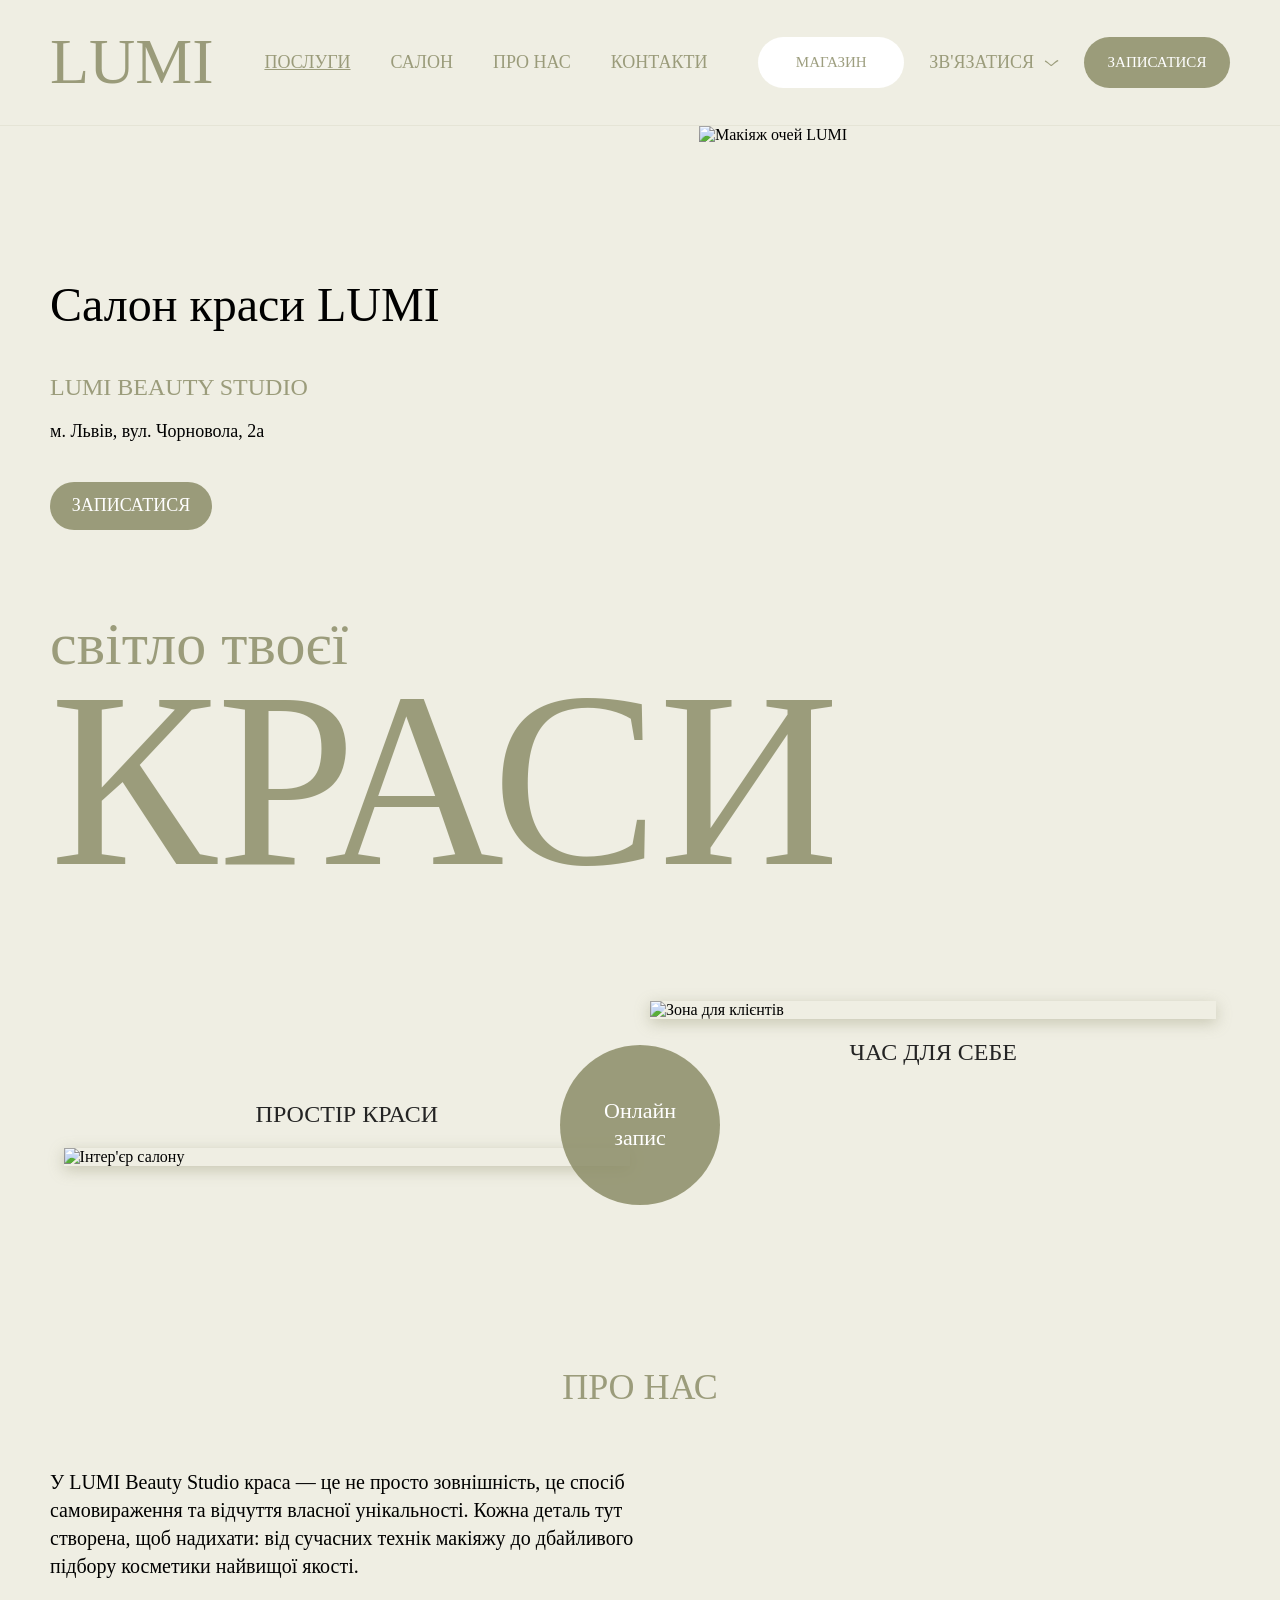
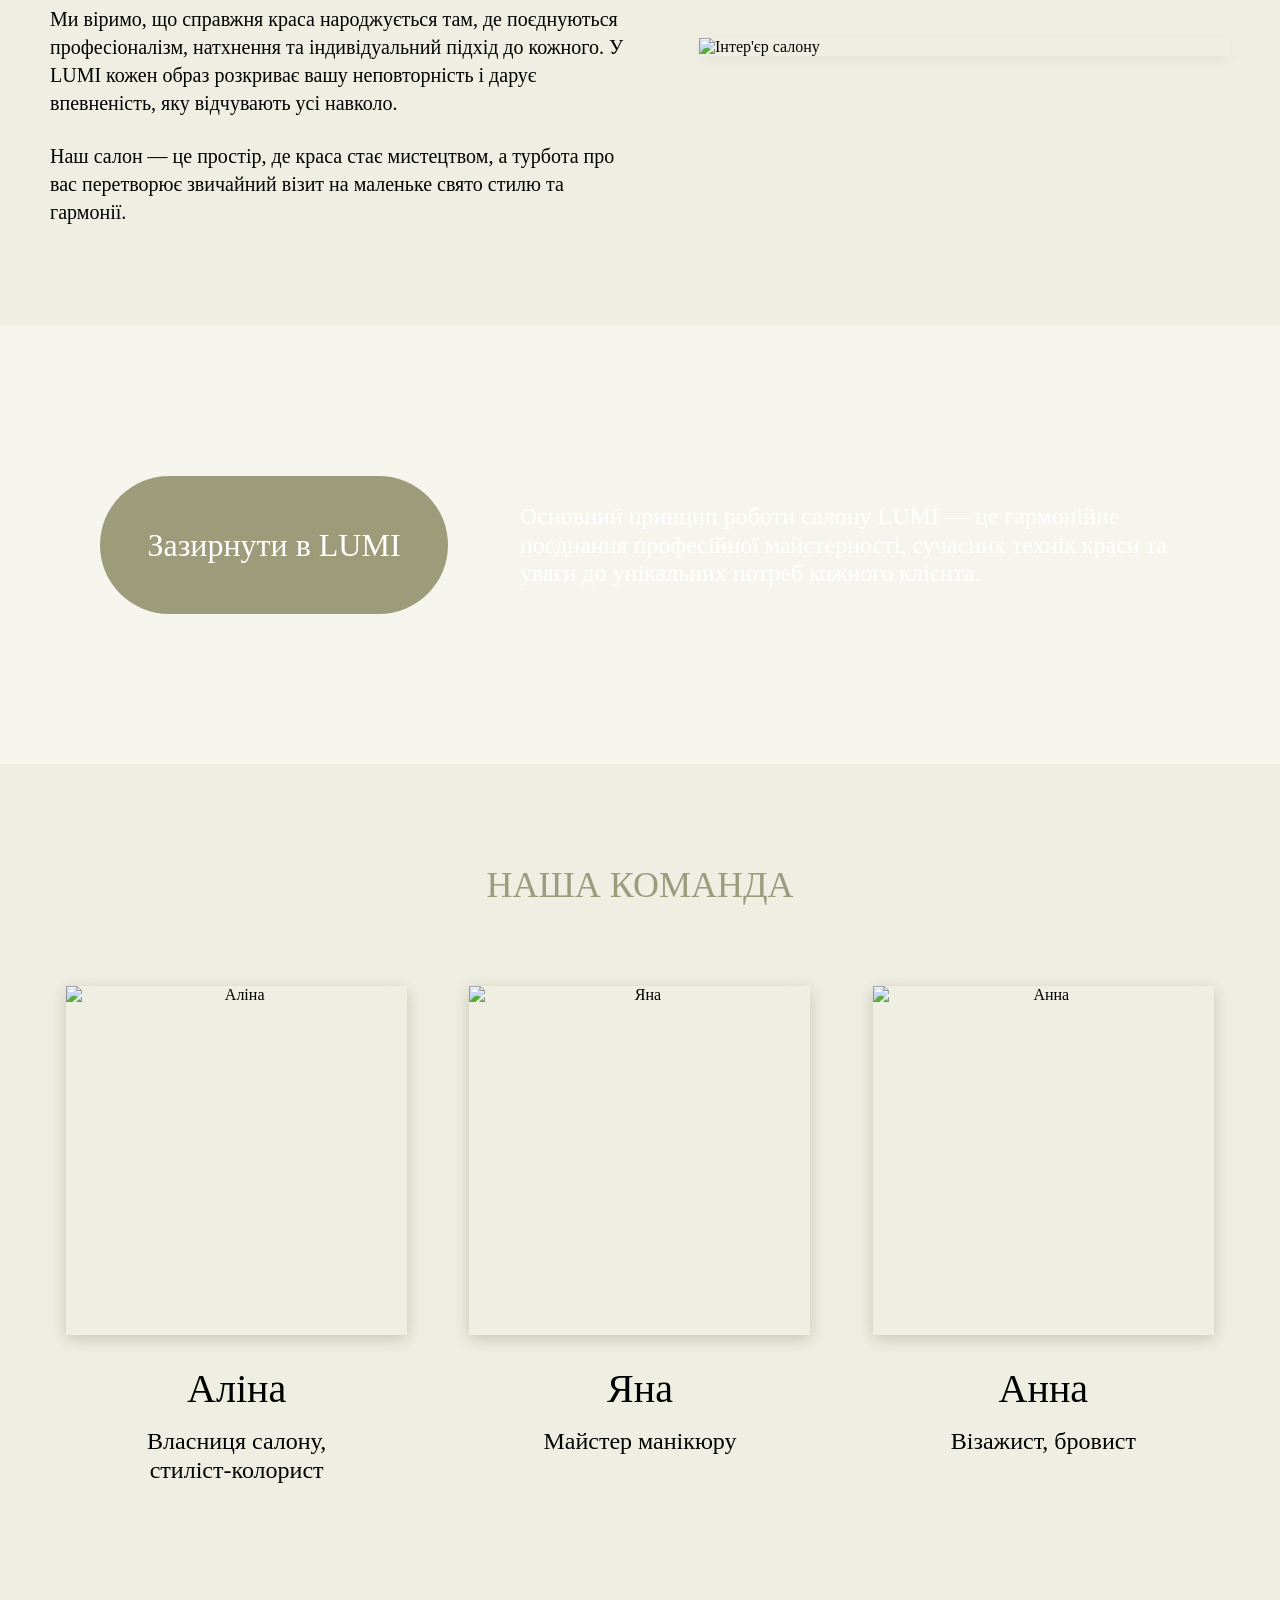
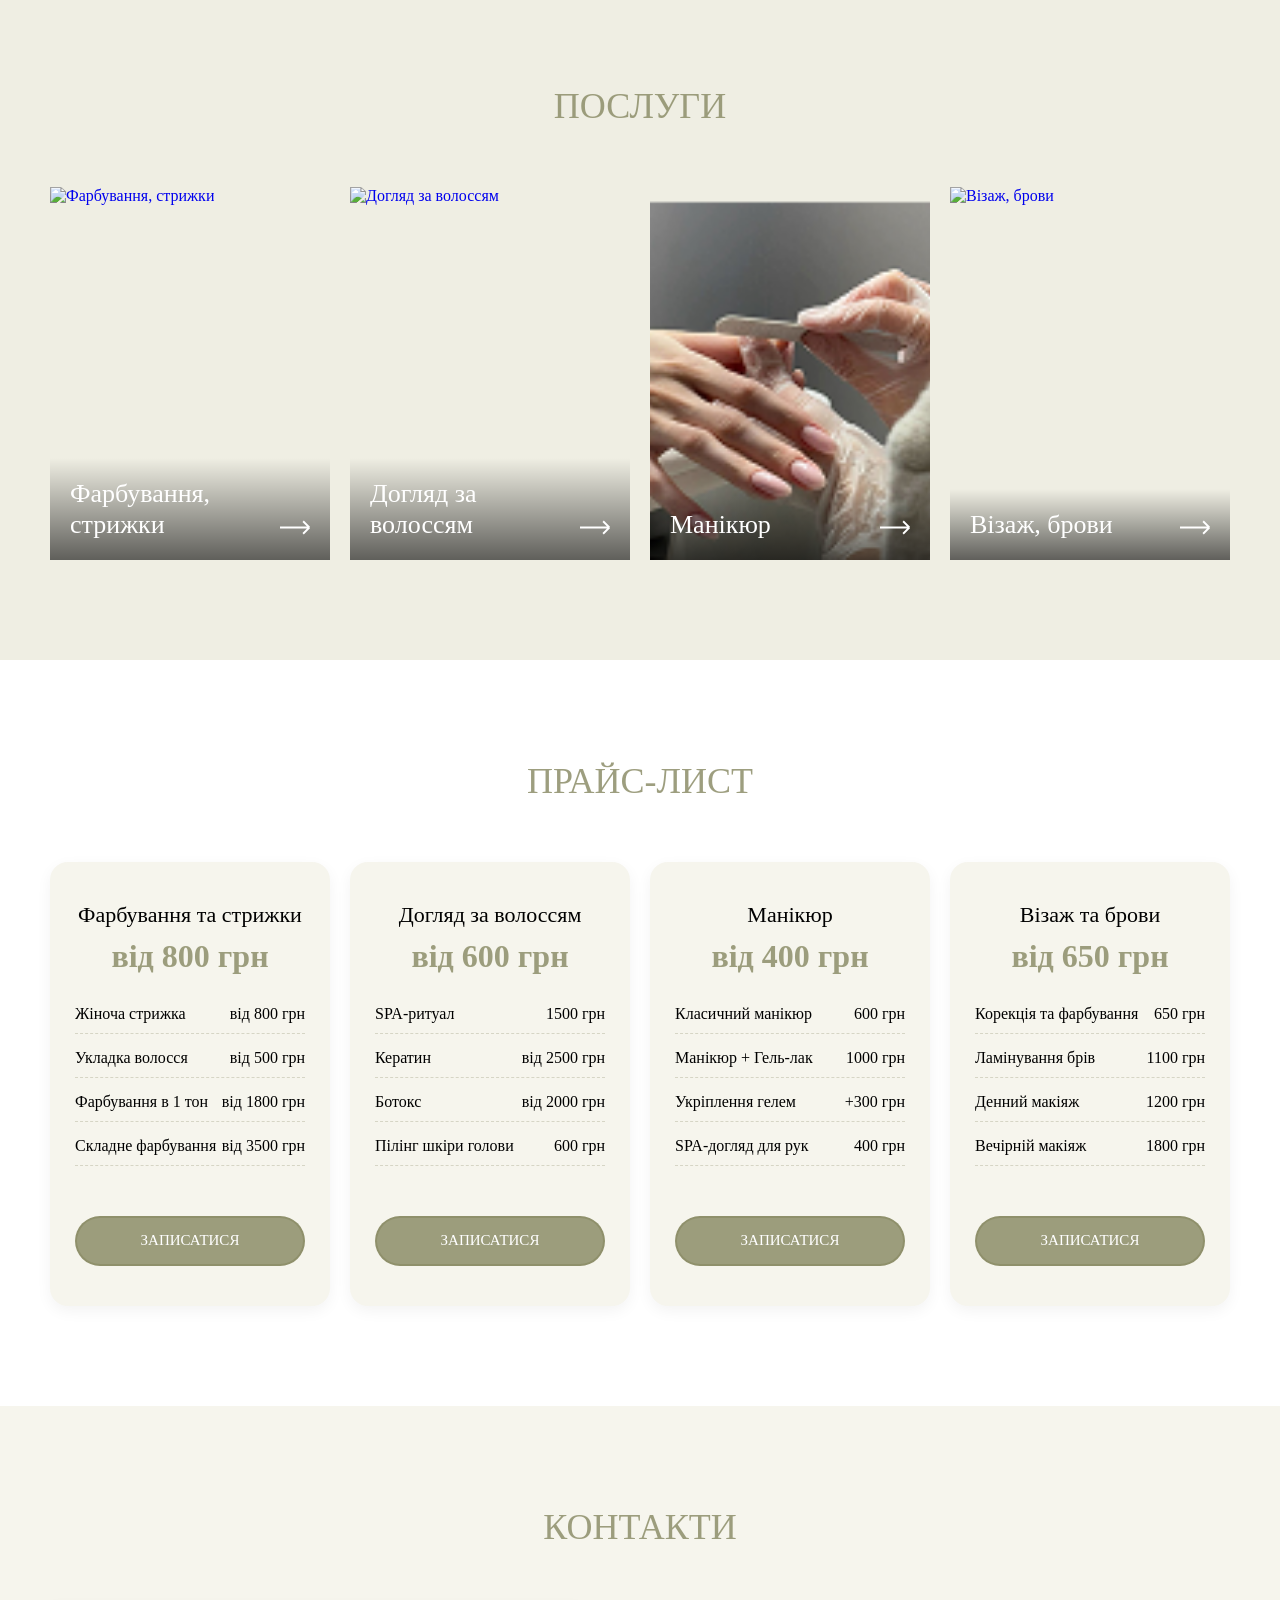
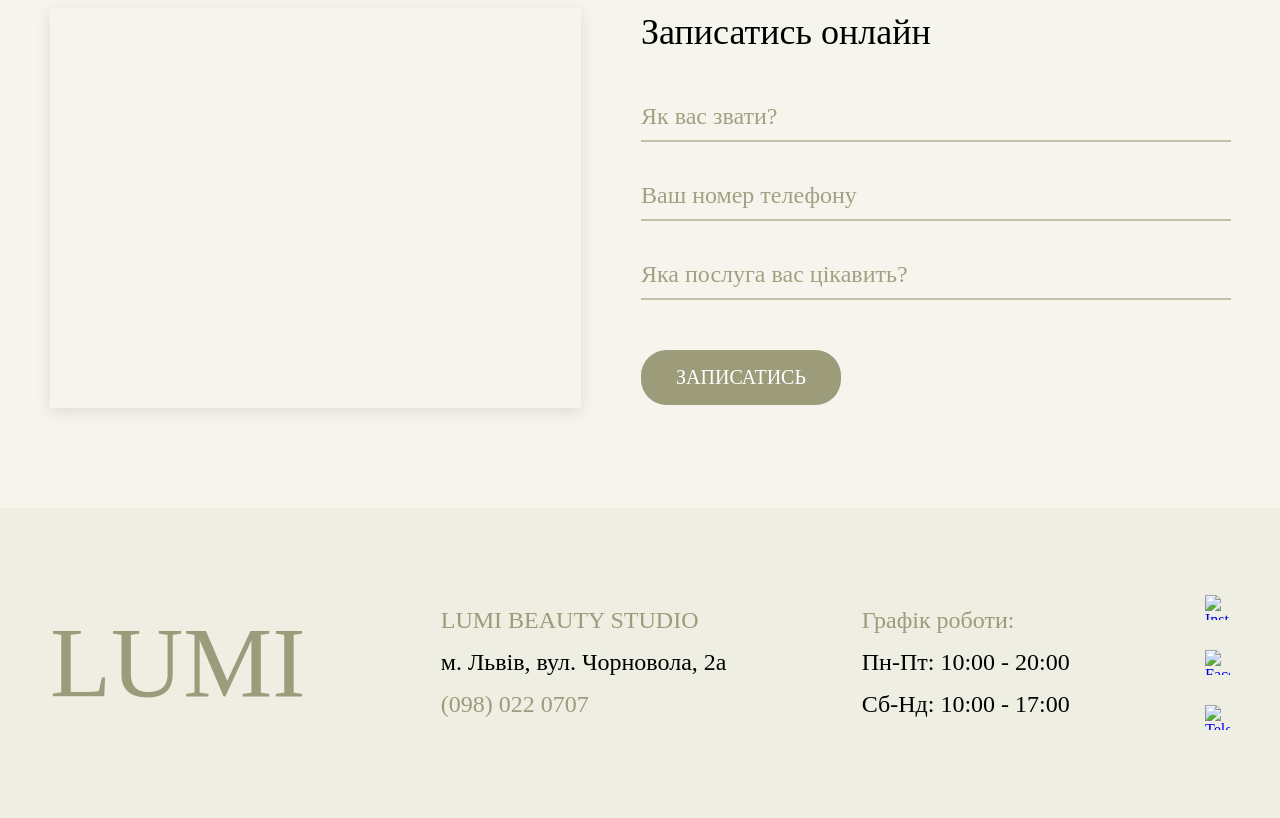
==== index.html @ 9c652db5 "Rename index (1).html to index.html" ====
<!DOCTYPE html>
<html lang="uk">
<head>
    <meta charset="UTF-8">
    <meta name="viewport" content="width=device-width, initial-scale=1.0">
    <title>LUMI Salon</title>
    <link rel="stylesheet" href="style.css">
</head>
<body>

    <div class="site-wrapper">
        
        <header class="header">
            <div class="header-container">
                
                <a href="#" class="logo">LUMI</a>

                <nav class="desktop-nav">
                    <ul class="nav-links">
                        <li><a href="#services" class="active">ПОСЛУГИ</a></li>
                        <li><a href="#salon">САЛОН</a></li>
                        <li><a href="#about">ПРО НАС</a></li>
                        <li><a href="#contacts">КОНТАКТИ</a></li>
                    </ul>
                </nav>

                <div class="header-actions">
                    <a href="#" class="btn btn-white">МАГАЗИН</a>
                    <div class="contact-dropdown">
                        <button class="dropdown-toggle" type="button">
                            ЗВ'ЯЗАТИСЯ <span class="arrow">く</span>
                        </button>

                        <div class="dropdown-menu">
                            <a href="#booking" class="dropdown-phone">(098) 022 0707</a>
                        </div>
                    </div>
                    <a href="#booking" class="btn btn-filled">ЗАПИСАТИСЯ</a>
                </div>

                <div class="mobile-nav-toggle" id="burgerBtn">
                    <div class="burger-icon">
                        <span></span>
                        <span></span>
                        <span></span>
                    </div>
                    <span class="menu-text">МЕНЮ</span>
                </div>

            </div>

            <div class="mobile-menu" id="mobileMenu">
                <ul class="mobile-nav-links">
                    <li><a href="#services">ПОСЛУГИ</a></li>
                    <li><a href="#salon">САЛОН</a></li>
                    <li><a href="#about">ПРО НАС</a></li>
                    <li><a href="#contacts">КОНТАКТИ</a></li>
                </ul>
                <div class="mobile-actions">
                    <a href="#" class="btn btn-white">МАГАЗИН</a>
                        <div class="contact-dropdown mobile-contact-dropdown">
                            <button class="dropdown-toggle" type="button">
                                ЗВ'ЯЗАТИСЯ <span class="arrow">く</span>
                            </button>

                            <div class="dropdown-menu">
                                <a href="#booking" class="dropdown-phone">(098) 022 0707</a>
                            </div>
                        </div>
                    <a href="#booking" class="btn btn-filled hero-btn">ЗАПИСАТИСЯ</a>
                </div>
            </div>
        </header>

        <main>
            <section class="hero">
                <div class="hero-container">
                    
                    <div class="hero-content">
                        <h1 class="hero-title">Салон краси LUMI</h1>
                        <h2 class="hero-subtitle">LUMI BEAUTY STUDIO</h2>
                        <p class="hero-address">м. Львів, вул. Чорновола, 2а</p>
                        <a href="#" class="btn btn-filled hero-btn">ЗАПИСАТИСЯ</a>
                    </div>

                    <div class="hero-image-wrapper">
                        <img src="assets/hero-face.png" alt="Макіяж очей LUMI" class="hero-image">
                    </div>

                    <div class="hero-decorative-text">
                        <span class="text-small">світло твоєї</span>
                        <span class="text-large">КРАСИ</span>
                    </div>

                </div>
            </section>
            <section class="space-section" id="salon">
                <div class="space-container">
                    
                    <div class="space-column space-left">
                        <h3 class="space-title">ПРОСТІР КРАСИ</h3>
                        <img src="assets/interior-1.png" alt="Інтер'єр салону" class="space-image">
                    </div>

                    <a href="#" class="online-booking-circle">
                        Онлайн<br>запис
                    </a>

                    <div class="space-column space-right">
                        <img src="assets/interior-2.png" alt="Зона для клієнтів" class="space-image">
                        <h3 class="space-title">ЧАС ДЛЯ СЕБЕ</h3>
                    </div>

                </div>
            </section>
            <section class="about-section" id="about">

                <div class="about-container">
                    
                    <h2 class="about-title">ПРО НАС</h2>
                    
                    <div class="about-content">
                        <div class="about-text">
                            <p>У LUMI Beauty Studio краса — це не просто зовнішність, це спосіб самовираження та відчуття власної унікальності. Кожна деталь тут створена, щоб надихати: від сучасних технік макіяжу до дбайливого підбору косметики найвищої якості.</p>
                            <p>Ми віримо, що справжня краса народжується там, де поєднуються професіоналізм, натхнення та індивідуальний підхід до кожного. У LUMI кожен образ розкриває вашу неповторність і дарує впевненість, яку відчувають усі навколо.</p>
                            <p>Наш салон — це простір, де краса стає мистецтвом, а турбота про вас перетворює звичайний візит на маленьке свято стилю та гармонії.</p>
                        </div>

                        <div class="about-image-wrapper">
                            <img src="assets/about-interior.png" alt="Інтер'єр салону" class="about-image">
                        </div>
                    </div>

                </div>
            </section>
        <section class="principle-banner">
            <div class="principle-container">

                <video autoplay muted loop playsinline class="bg-video">
                    <source src="assets/0_Hair_Salon_Haircut_3840x2160.mp4" type="video/mp4">
                </video>

                <a href="#" class="principle-btn">Зазирнути в LUMI</a>
                
                <p class="principle-text">
                    Основний принцип роботи салону LUMI — це гармонійне поєднання професійної майстерності, сучасних технік краси та уваги до унікальних потреб кожного клієнта.
                </p>
                
            </div>
        </section>
        <section class="team-section">
            <div class="team-container">
                
                <h2 class="team-title">НАША КОМАНДА</h2>
                
                <div class="team-grid">
                    
                    <div class="team-card">
                        <img src="assets/team-1.png" alt="Аліна" class="team-photo">
                        <h3 class="team-name">Аліна</h3>
                        <p class="team-role">Власниця салону,<br>стиліст-колорист</p>
                    </div>

                    <div class="team-card">
                        <img src="assets/team-2.png" alt="Яна" class="team-photo">
                        <h3 class="team-name">Яна</h3>
                        <p class="team-role">Майстер манікюру</p>
                    </div>

                    <div class="team-card">
                        <img src="assets/team-3.png" alt="Анна" class="team-photo">
                        <h3 class="team-name">Анна</h3>
                        <p class="team-role">Візажист, бровист</p>
                    </div>

                </div>

            </div>
        </section>
        <section class="services-section" id="services">
            <div class="services-container">
                
                <h2 class="services-title">ПОСЛУГИ</h2>
                
                <div class="services-grid">
                    
                    <a href="#" class="service-card">
                        <img src="assets/service-haircolor.png" alt="Фарбування, стрижки" class="service-image">
                        <div class="service-overlay">
                            <span class="service-name">Фарбування,<br>стрижки</span>
                            <span class="service-arrow">
                                <svg width="30" height="15" viewBox="0 0 24 12" fill="none" xmlns="http://www.w3.org/2000/svg">
                                    <path d="M18.5 1L23.5 6M23.5 6L18.5 11M23.5 6H0" stroke="white" stroke-width="1.5"/>
                                </svg>
                            </span>
                        </div>
                    </a>

                    <a href="#" class="service-card">
                        <img src="assets/service-hairstyle.png" alt="Догляд за волоссям" class="service-image">
                        <div class="service-overlay">
                            <span class="service-name">Догляд за<br>волоссям</span>
                            <span class="service-arrow">
                                <svg width="30" height="15" viewBox="0 0 24 12" fill="none" xmlns="http://www.w3.org/2000/svg">
                                    <path d="M18.5 1L23.5 6M23.5 6L18.5 11M23.5 6H0" stroke="white" stroke-width="1.5"/>
                                </svg>
                            </span>
                        </div>
                    </a>

                    <a href="#" class="service-card">
                        <img src="assets/service-manicure.png" alt="Манікюр" class="service-image">
                        <div class="service-overlay">
                            <span class="service-name">Манікюр</span>
                            <span class="service-arrow">
                                <svg width="30" height="15" viewBox="0 0 24 12" fill="none" xmlns="http://www.w3.org/2000/svg">
                                    <path d="M18.5 1L23.5 6M23.5 6L18.5 11M23.5 6H0" stroke="white" stroke-width="1.5"/>
                                </svg>
                            </span>
                        </div>
                    </a>

                    <a href="#" class="service-card">
                        <img src="assets/service-makeup.png" alt="Візаж, брови" class="service-image">
                        <div class="service-overlay">
                            <span class="service-name">Візаж, брови</span>
                            <span class="service-arrow">
                                <svg width="30" height="15" viewBox="0 0 24 12" fill="none" xmlns="http://www.w3.org/2000/svg">
                                    <path d="M18.5 1L23.5 6M23.5 6L18.5 11M23.5 6H0" stroke="white" stroke-width="1.5"/>
                                </svg>
                            </span>
                        </div>
                    </a>

                </div>

            </div>
        </section>
        <section class="pricing-section" id="pricing">
            <div class="pricing-container">
                <h2 class="pricing-title">ПРАЙС-ЛИСТ</h2>
                
                <div class="pricing-grid">
                    <div class="pricing-card">
                        <h3 class="pricing-name">Фарбування та стрижки</h3>
                        <div class="pricing-price">від 800 грн</div>
                        <ul class="pricing-list">
                            <li><span>Жіноча стрижка</span> <span>від 800 грн</span></li>
                            <li><span>Укладка волосся</span> <span>від 500 грн</span></li>
                            <li><span>Фарбування в 1 тон</span> <span>від 1800 грн</span></li>
                            <li><span>Складне фарбування</span> <span>від 3500 грн</span></li>
                        </ul>
                        <a href="#booking" class="btn btn-filled pricing-btn">Записатися</a>
                    </div>

                    <div class="pricing-card">
                        <h3 class="pricing-name">Догляд за волоссям</h3>
                        <div class="pricing-price">від 600 грн</div>
                        <ul class="pricing-list">
                            <li><span>SPA-ритуал</span> <span>1500 грн</span></li>
                            <li><span>Кератин</span> <span>від 2500 грн</span></li>
                            <li><span>Ботокс</span> <span>від 2000 грн</span></li>
                            <li><span>Пілінг шкіри голови</span> <span>600 грн</span></li>
                        </ul>
                        <a href="#booking" class="btn btn-filled pricing-btn">Записатися</a>
                    </div>

                    <div class="pricing-card">
                        <h3 class="pricing-name">Манікюр</h3>
                        <div class="pricing-price">від 400 грн</div>
                        <ul class="pricing-list">
                            <li><span>Класичний манікюр</span> <span>600 грн</span></li>
                            <li><span>Манікюр + Гель-лак</span> <span>1000 грн</span></li>
                            <li><span>Укріплення гелем</span> <span>+300 грн</span></li>
                            <li><span>SPA-догляд для рук</span> <span>400 грн</span></li>
                        </ul>
                        <a href="#booking" class="btn btn-filled pricing-btn">Записатися</a>
                    </div>

                    <div class="pricing-card">
                        <h3 class="pricing-name">Візаж та брови</h3>
                        <div class="pricing-price">від 650 грн</div>
                        <ul class="pricing-list">
                            <li><span>Корекція та фарбування</span> <span>650 грн</span></li>
                            <li><span>Ламінування брів</span> <span>1100 грн</span></li>
                            <li><span>Денний макіяж</span> <span>1200 грн</span></li>
                            <li><span>Вечірній макіяж</span> <span>1800 грн</span></li>
                        </ul>
                        <a href="#booking" class="btn btn-filled pricing-btn">Записатися</a>
                    </div>
                </div>
            </div>
        </section>
        <section class="contacts-section" id="booking">
            <div class="contacts-container">
                
                <h2 class="contacts-title">КОНТАКТИ</h2>
                
                <div class="contacts-content">
                    
                    <div class="contacts-map-wrapper">
                        <iframe 
                            src="https://maps.google.com/maps?q=Львів,%20вул.%20Чорновола,%202а&t=k&z=16&ie=UTF8&iwloc=&output=embed" 
                            width="100%" 
                            height="100%" 
                            style="border:0;" 
                            allowfullscreen="" 
                            loading="lazy" 
                            referrerpolicy="no-referrer-when-downgrade">
                        </iframe>
                    </div>

                    <div class="contacts-form-wrapper">
                        <h3 class="form-title">Записатись онлайн</h3>
                        
                        <form action="#" class="booking-form">
                            <input type="text" class="form-input" placeholder="Як вас звати?" required>
                            <input type="tel" class="form-input" placeholder="Ваш номер телефону" required>
                            <input type="text" class="form-input" placeholder="Яка послуга вас цікавить?" required>
                            
                            <button type="submit" class="btn btn-filled form-btn">Записатись</button>
                        </form>
                    </div>

                </div>

            </div>
        </section>
        <footer class="footer" id="contacts">
            <div class="footer-container">
                
                <div class="footer-logo">LUMI</div>

                <div class="footer-column">
                    <span class="footer-accent">LUMI BEAUTY STUDIO</span>
                    <span class="footer-text">м. Львів, вул. Чорновола, 2а</span>
                    <span class="footer-accent">(098) 022 0707</span>
                </div>

                <div class="footer-column">
                    <span class="footer-accent">Графік роботи:</span>
                    <span class="footer-text">Пн-Пт: 10:00 - 20:00</span>
                    <span class="footer-text">Сб-Нд: 10:00 - 17:00</span>
                </div>

               <div class="footer-socials">
    <a href="#" class="social-icon">
        <img src="assets/inst.svg" alt="Instagram">
    </a>

    <a href="#" class="social-icon">
        <img src="assets/fb.svg" alt="Facebook">
    </a>

    <a href="#" class="social-icon">
        <img src="assets/tg.svg" alt="Telegram">
    </a>
</div>

            </div>
        </footer>
        </main>

    </div>

    <script>
        const burgerBtn = document.getElementById('burgerBtn');
        const mobileMenu = document.getElementById('mobileMenu');

        burgerBtn.addEventListener('click', () => {
            // Перемикаємо клас 'is-open' при кліку
            mobileMenu.classList.toggle('is-open');
            window.addEventListener('resize', () => {
        if (window.innerWidth > 850) {
            // Якщо екран став великим — прибираємо клас відкритого меню
            document.getElementById('mobileMenu').classList.remove('is-open');
            }
        });
        });
        
    </script>
    
</body>
</html>
---- style.css ----
/* --- ЗМІННІ --- */
:root {
    /* Зробили фон світлішим. */
    --bg-color: #F6F5ED; 
    --accent-color: rgba(140, 141, 104, 0.85);
    --white: #FFFFFF;
    --body-bg: #EAE9E0; /* Колір "поза" сайтом на великих екранах */
}

* {
    box-sizing: border-box;
    margin: 0;
    padding: 0;
}
html { scroll-behavior: smooth; }
@font-face {
    font-family: 'KyivType Serif';
    src: url('assets/KyivTypeSerif-Regular.woff2') format('woff2');
    font-weight: normal;
    font-style: normal;
}
body {
    font-family: 'Kyiv*Type Serif', Georgia, serif;
    background-color: var(--body-bg); /* Темніший фон навколо сайту */
    display: flex;
    justify-content: center; /* Центруємо сайт на екрані */
}

/* --- ОБМЕЖЕННЯ ШИРИНИ САЙТУ --- */
.site-wrapper {
    max-width: 1440px; /* Максимальна ширина як у макеті */
    width: 100%;
    min-height: 100vh;
    background-color: var(--white); /* Колір самої сторінки */
    position: relative;
    box-shadow: 0 0 20px rgba(0,0,0,0.05); /* Легка тінь для візуального відділення */
}

/* --- ХЕДЕР --- */
.header {
    background: rgba(237, 236, 222, 0.85); 
    width: 100%;
    
    /* ОСЬ ЦІ ТРИ РЯДКИ РОБЛЯТЬ МАГІЮ */
    position: sticky;
    top: 0;
    z-index: 1000; /* Щоб меню було поверх усіх картинок і тексту */
    
    /* Додай це, щоб надати меню легкого ефекту розмиття фону (як в Apple) */
    backdrop-filter: blur(10px); 
    border-bottom: 1px solid rgba(140, 141, 104, 0.1); /* Тонка лінія знизу для чіткості */
}

.header-container {
    display: flex;
    align-items: center;
    justify-content: space-between;
    padding: 0 50px;
    height: 125px;
}

.logo {
    font-size: 64px;
    font-weight: 350;
    color: var(--accent-color);
    text-decoration: none;
    line-height: 1.2;
}

/* --- ДЕСКТОПНА НАВІГАЦІЯ ТА КНОПКИ --- */
.desktop-nav .nav-links {
    display: flex;
    list-style: none;
    gap: 40px;
}

.nav-links a, .mobile-nav-links a {
    font-size: 18px;
    color: var(--accent-color);
    text-decoration: none;
    text-transform: uppercase;
}

.nav-links a.active, .mobile-nav-links a.active {
    text-decoration: underline;
}

.header-actions {
    display: flex;
    align-items: center;
    gap: 25px;
}

.btn {
    display: flex;
    align-items: center;
    justify-content: center;
    width: 146px;
    height: 51px;
    border-radius: 25.5px;
    font-size: 15px;
    text-decoration: none;
    text-transform: uppercase;
    transition: opacity 0.3s ease;
}

.btn:hover {
    opacity: 0.8;
}

.btn-white {
    background: var(--white);
    color: var(--accent-color);
}

.btn-filled {
    background: var(--accent-color);
    color: var(--white);
}

.dropdown {
    display: flex;
    align-items: center;
    gap: 10px;
    font-size: 18px;
    color: var(--accent-color);
    cursor: pointer;
}

.contact-dropdown {
    position: relative;
}

.dropdown-toggle {
    display: flex;
    align-items: center;
    gap: 10px;
    font-size: 18px;
    color: var(--accent-color);
    background: transparent;
    border: none;
    cursor: pointer;
    font-family: inherit;
    padding: 0;
}

.dropdown-toggle .arrow {
    font-size: 15px;
    transform: rotate(-90deg);
    transition: transform 0.3s ease;
}

.dropdown-menu {
    position: absolute;
    top: calc(100% + 12px);
    left: 0;
    min-width: 180px;
    background: var(--white);
    border-radius: 18px;
    box-shadow: 0 10px 25px rgba(0, 0, 0, 0.08);
    padding: 10px;
    display: none;
    z-index: 1100;
}

.dropdown-phone {
    display: block;
    text-decoration: none;
    color: var(--accent-color);
    font-size: 16px;
    padding: 10px 14px;
    border-radius: 12px;
    transition: background 0.3s ease, opacity 0.3s ease;
}

.dropdown-phone:hover {
    background: rgba(140, 141, 104, 0.08);
}

.contact-dropdown:hover .dropdown-menu,
.contact-dropdown:focus-within .dropdown-menu {
    display: block;
}

.contact-dropdown:hover .arrow,
.contact-dropdown:focus-within .arrow {
    transform: rotate(0deg);
}

.dropdown .arrow {
    font-size: 15px;
    transform: rotate(-90deg);
}

/* --- МОБІЛЬНЕ МЕНЮ (Сховане за замовчуванням) --- */
.mobile-nav-toggle {
    display: none;
    align-items: center;
    gap: 10px;
    cursor: pointer;
    color: var(--accent-color);
}

.menu-text {
    font-size: 12px;
    font-weight: 350;
    text-transform: uppercase;
}

.burger-icon {
    display: flex;
    flex-direction: column;
    justify-content: space-between;
    width: 18px;
    height: 14px;
}

.burger-icon span {
    display: block;
    height: 2px;
    width: 100%;
    background-color: var(--accent-color);
}

/* Блок випадаючого меню */
.mobile-menu {
    display: none; /* Сховано, поки не додано клас .is-open */
    position: absolute;
    top: 60px; /* Висота мобільного хедера */
    left: 0;
    width: 100%;
    background: var(--bg-color);
    padding: 30px 20px;
    box-shadow: 0 15px 20px rgba(0,0,0,0.05);
    flex-direction: column;
    gap: 30px;
}

/* Клас, який додає JavaScript */
.mobile-menu.is-open {
    display: flex;
}

.mobile-nav-links {
    list-style: none;
    display: flex;
    flex-direction: column;
    align-items: center;
    gap: 20px;
}

.mobile-actions {
    display: flex;
    flex-direction: column;
    align-items: center;
    gap: 15px;
}

/* =========================================
   АДАПТИВНІСТЬ
   ========================================= */

@media (max-width: 1150px) {
    .desktop-nav .nav-links { gap: 20px; }
    .header-container { padding: 0 30px; }
    .logo { font-size: 48px; }
}

@media (max-width: 850px) {
    .desktop-nav,
    .header-actions {
        display: none;
    }

    .mobile-nav-toggle {
        display: flex;
    }

    .header-container {
        height: 60px;
        padding: 0 20px;
    }

    .logo {
        font-size: 24px;
    }

    .mobile-contact-dropdown {
    display: flex;
    flex-direction: column;
    align-items: center;
}

.mobile-contact-dropdown .dropdown-menu {
    position: static;
    display: none;
    margin-top: 10px;
    box-shadow: none;
    background: transparent;
    padding: 0;
}

.mobile-contact-dropdown .dropdown-phone {
    background: var(--white);
    padding: 12px 18px;
}
}
/* =========================================
   ГОЛОВНИЙ ЕКРАН (HERO) - ВІДРЕДАГОВАНО
   ========================================= */

.hero {
    background: rgba(237, 236, 222, 0.85); 
    position: relative;
    width: 100%;
    height: 775px; /* Фіксуємо висоту, як у макеті */
    overflow: hidden; 
}

.hero-container {
    max-width: 1440px;
    height: 100%; /* Контейнер тягнеться на всю висоту секції */
    margin: 0 auto;
    padding: 0 50px;
    display: flex;
    justify-content: space-between;
    align-items: flex-start; /* Вирівнюємо блоки по верхньому краю, а не по центру */
    position: relative;
}

/* --- Ліва колонка --- */
.hero-content {
    flex: 0 0 45%;
    display: flex;
    flex-direction: column;
    align-items: flex-start;
    position: relative;
    z-index: 2;
    padding-top: 150px; /* Змістили весь текст вгору. Можеш міняти це значення (більше/менше) */
}

.hero-subtitle {
    font-size: 24px;
    font-weight: 350;
    color: var(--accent-color);
    margin-bottom: 20px;
    text-transform: uppercase;
}

.hero-title {
    font-size: 48px;
    font-weight: 350;
    color: #000000;
    line-height: 1.2;
    margin-bottom: 40px;
}

.hero-address {
    font-size: 18px;
    font-weight: 350;
    color: #000000;
    margin-bottom: 40px;
}

.hero-btn {
    width: 162px;
    height: 48px;
    font-size: 18px;
}

/* --- Права колонка з фото --- */
.hero-image-wrapper {
    flex: 0 0 45%;
    height: 100%; /* Робить так, щоб блок з фото торкався верху і низу */
    position: relative;
    z-index: 1;
}

.hero-image {
    width: 100%;
    height: 100%; /* Картинка заповнює 100% висоти свого блоку */
    object-fit: cover; /* Обрізає зайве, щоб фото ідеально сіло і не сплюснулось */
    object-position: center top; /* Фокусуємо картинку по центру */
   
}
/* --- Великий декоративний текст --- */
.hero-decorative-text {
    position: absolute;
    bottom: 0; /* Ставимо на 0, щоб текст не випадав за нижню межу секції */
    left: 50px;
    z-index: 3; 
    color: var(--accent-color);
    pointer-events: none; 
    display: flex;
    flex-direction: column;
}

.text-small {
    font-size: 60px;
    line-height: 1;
    margin-bottom: 0; /* Прибрали мінусовий відступ, тепер слова не будуть накладатися */
}

.text-large {
    font-size: 250px;
    line-height: 0.85; /* Трохи збільшили висоту рядка, щоб низ літер не обрізався */
    text-transform: uppercase;
    margin-bottom: 15px; /* Додаємо невеликий відступ знизу, щоб слово точно "дихало" над краєм */
}
/* =========================================
   БЛОК 2: ПРОСТІР КРАСИ (ДЕСКТОП)
   ========================================= */

.space-section {
    background: rgba(237, 236, 222, 0.85); /* Правильний фон з макета */
    padding: 100px 50px;
    width: 100%;
    overflow: hidden;
}

.space-container {
    max-width: 1300px; /* Розширили контейнер, щоб фото були більшими */
    margin: 0 auto;
    display: flex;
    justify-content: center;
    gap: 20px; /* Зменшили проміжок між фото */
    position: relative;
}

.space-column {
    flex: 0 0 48%; /* Фото займають більше місця */
    display: flex;
    flex-direction: column;
    align-items: center;
}

/* Зсув на +-20% */
.space-left {
    margin-top: 80px; 
    margin-bottom: 0;
}

.space-right {
    margin-top: 0;
    margin-bottom: 80px; 
}

.space-title {
    font-size: 24px;
    font-weight: 350;
    color: #242424; 
    margin: 20px 0;
}

.space-image {
    width: 100%;
    height: auto;
    display: block;
    /* Тінь з макета для глибини */
    box-shadow: 0px 4px 15px rgba(140, 141, 104, 0.4); 
}

/* --- Кругла кнопка (зміщена на нижні кути) --- */
.online-booking-circle {
    position: absolute;
    top: 75%; /* Опустили кнопку вниз, на рівень нижніх кутів */
    left: 50%;
    transform: translate(-50%, -50%); 
    width: 160px;
    height: 160px;
    background: rgba(140, 141, 104, 0.85);
    border-radius: 50%;
    display: flex;
    align-items: center;
    justify-content: center;
    text-align: center;
    text-decoration: none;
    color: #FFFFFF;
    font-size: 22px;
    line-height: 1.2;
    z-index: 5; 
    transition: transform 0.3s ease, opacity 0.3s ease;
    animation: breathe 3s ease-in-out infinite;
}
/* Створюємо сценарій анімації "дихання" */
@keyframes breathe {
    0% { transform: translate(-50%, -50%) scale(1); }
    50% { transform: translate(-50%, -50%) scale(1.05); }
    100% { transform: translate(-50%, -50%) scale(1); }
}

.online-booking-circle:hover {
    transform: translate(-50%, -50%) scale(1.05); 
    opacity: 0.9;
}
/* =========================================
   АДАПТИВНІСТЬ ДЛЯ HERO
   ========================================= */

@media (max-width: 1150px) {
    .hero-title { font-size: 40px; }
    .hero-container { padding: 60px 30px 150px 30px; }
    .text-small { font-size: 40px; }
    .text-large { font-size: 180px; }
    .hero-decorative-text { left: 30px; }
}
/* =========================================
   БЛОК 3: ПРО НАС (ДЕСКТОП)
   ========================================= */

.about-section {
    background: rgba(237, 236, 222, 0.85); /* Фон з макета */
    padding: 100px 50px;
    width: 100%;
}

.about-container {
    max-width: 1300px;
    margin: 0 auto;
}

.about-title {
    font-size: 36px;
    font-weight: 350;
    color: var(--accent-color);
    text-align: center;
    margin-bottom: 60px;
    text-transform: uppercase;
}

.about-content {
    display: flex;
    justify-content: space-between;
    align-items: center; /* Вирівнюємо текст і фото по центру один відносно одного */
    gap: 50px;
}

.about-text {
    flex: 0 0 50%; /* Текст займає половину ширини */
    max-width: 612px; /* Обмеження з Figma */
    color: #000000;
}

.about-text p {
    font-size: 20px;
    line-height: 1.4; /* Трохи більший інтервал, ніж 24px для кращої читабельності */
    margin-bottom: 25px;
}

/* Прибираємо відступ у останнього абзацу */
.about-text p:last-child {
    margin-bottom: 0;
}

.about-image-wrapper {
    flex: 0 0 45%;
    max-width: 581px; /* Обмеження з Figma */
}

.about-image {
    width: 100%;
    height: auto;
    display: block;
    /* Легка тінь для фотографії, щоб вона не зливалася з фоном (за бажанням) */
    box-shadow: 0px 4px 15px rgba(0, 0, 0, 0.05); 
}
/* =========================================
   БЛОК 4: БАНЕР-ПРИНЦИП (ДЕСКТОП)
   ========================================= */
.principle-banner {
    background: #F6F5ED; ; 
    width: 100%;
    /* Замість фіксованої висоти 240px даємо гнучкі відступи, 
       щоб текст не обрізався, якщо його стане більше */
    padding: 50px 0; 
    display: flex;
    align-items: center;
}

.principle-container {
    max-width: 1300px;
    width: 100%;
    margin: 0 auto;
    padding: 0 50px;
    display: flex;
    align-items: center;
    justify-content: space-between; /* Розштовхує кнопку і текст по краях */
    gap: 40px;
}

.principle-btn {
    display: flex;
    align-items: center;
    justify-content: center;
    width: 348px;
    height: 138px;
    background: rgba(140, 141, 104, 0.85);
    border-radius: 78px;
    font-size: 32px;
    font-weight: 350;
    color: #FFFFFF;
    text-decoration: none;
    text-align: center;
    flex-shrink: 0; /* Забороняємо кнопці стискатися */
    transition: opacity 0.3s ease, transform 0.3s ease;
}

.principle-btn:hover {
    opacity: 0.9;
    transform: scale(1.02);
}

.principle-text {
    max-width: 660px;
    font-size: 24px;
    line-height: 1.2; /* Відповідає 29px з Figma */
    color: #000000;
    font-weight: 350;
}
/* =========================================
   БЛОК 5: НАША КОМАНДА (ДЕСКТОП)
   ========================================= */

.team-section {
    background: rgba(237, 236, 222, 0.85); /* Фон з макета */
    padding: 100px 50px;
    width: 100%;
}

.team-container {
    max-width: 1300px;
    margin: 0 auto;
}

.team-title {
    font-size: 36px;
    font-weight: 350;
    color: var(--accent-color);
    text-align: center;
    margin-bottom: 80px; /* Збільшили відступ до карток */
    text-transform: uppercase;
}

.team-grid {
    display: flex;
    justify-content: space-between;
    gap: 30px;
}

.team-card {
    flex: 1 1 33.333%; /* Кожна картка займає третину простору */
    display: flex;
    flex-direction: column;
    align-items: center; /* Центруємо текст під фото */
    text-align: center;
}

.team-photo {
    width: 100%;
    max-width: 341px; /* Максимальна ширина фото з макета */
    height: 349px; /* Фіксована висота, як у макеті */
    object-fit: cover; /* Обрізає фото, якщо воно не в тих пропорціях */
    box-shadow: 0px 4px 15px rgba(140, 141, 104, 0.4); /* Тінь з макета */
    margin-bottom: 30px;
}

.team-name {
    font-size: 40px;
    font-weight: 350;
    color: #000000;
    margin-bottom: 15px;
}

.team-role {
    font-size: 24px;
    line-height: 1.2;
    color: #000000;
}
/* =========================================
   БЛОК 6: ПОСЛУГИ (ДЕСКТОП)
   ========================================= */

.services-section {
    background: rgba(237, 236, 222, 0.85); /* Однотонний фон з макета */
    padding: 100px 50px;
    width: 100%;
}

.services-container {
    max-width: 1350px; /* Трохи ширше, щоб влізли 4 картки комфортно */
    margin: 0 auto;
}

.services-title {
    font-size: 36px;
    font-weight: 350;
    color: var(--accent-color);
    text-align: center;
    margin-bottom: 60px;
    text-transform: uppercase;
}

.services-grid {
    display: flex;
    justify-content: space-between;
    gap: 20px;
}

.service-card {
    flex: 1 1 23%; /* Кожна картка займає трохи менше чверті простору */
    position: relative;
    display: block;
    aspect-ratio: 3 / 4; /* Зберігаємо пропорцію вертикального прямокутника */
    overflow: hidden;
    text-decoration: none;
}

.service-image {
    width: 100%;
    height: 100%;
    object-fit: cover;
    transition: transform 0.4s ease; /* Плавне збільшення при наведенні */
}

/* Ефект наведення на картку (як на кнопку) */
.service-card:hover .service-image {
    transform: scale(1.05);
}

.service-overlay {
    position: absolute;
    bottom: 0;
    left: 0;
    width: 100%;
    padding: 20px;
    display: flex;
    justify-content: space-between;
    align-items: flex-end;
    /* Додаємо легкий градієнт знизу, щоб білий текст завжди добре читався */
    background: linear-gradient(to top, rgba(0,0,0,0.6) 0%, rgba(0,0,0,0) 100%);
}

.service-name {
    color: #FFFFFF;
    font-size: 26px;
    font-weight: 350;
    line-height: 1.2;
    text-align: left;
}

.service-arrow {
    display: flex;
    align-items: center;
    justify-content: center;
    padding-bottom: 5px; /* Вирівнюємо стрілочку з текстом */
}
/* =========================================
   БЛОК 7: КОНТАКТИ (ДЕСКТОП)
   ========================================= */

.contacts-section {
    background: var(--bg-color); /* Той самий фоновий колір сайту */
    padding: 100px 50px;
    width: 100%;
}

.contacts-container {
    max-width: 1200px;
    margin: 0 auto;
}

.contacts-title {
    font-size: 36px;
    font-weight: 350;
    color: var(--accent-color);
    text-align: center;
    margin-bottom: 60px;
    text-transform: uppercase;
}

.contacts-content {
    display: flex;
    justify-content: space-between;
    align-items: stretch; /* Щоб форма і карта були однакової висоти */
    gap: 60px;
}

/* --- Карта --- */
.contacts-map-wrapper {
    flex: 0 0 45%;
    min-height: 400px;
    box-shadow: 0px 4px 15px rgba(0, 0, 0, 0.1);
}

/* --- Форма --- */
.contacts-form-wrapper {
    flex: 0 0 50%;
    display: flex;
    flex-direction: column;
    justify-content: center; /* Центруємо форму по вертикалі */
}

.form-title {
    font-size: 36px;
    font-weight: 350;
    color: #000000;
    margin-bottom: 40px;
}

.booking-form {
    display: flex;
    flex-direction: column;
    gap: 30px; /* Відстань між полями вводу */
}

.form-input {
    width: 100%;
    background: transparent;
    border: none;
    border-bottom: 2px solid rgba(140, 141, 104, 0.5); /* Сірувато-оливкова лінія */
    padding: 10px 0;
    font-family: inherit; /* Наслідуємо шрифт сайту */
    font-size: 24px;
    color: #000000;
    outline: none;
    transition: border-color 0.3s ease;
}

/* Змінюємо колір лінії при кліку на поле */
.form-input:focus {
    border-bottom: 2px solid var(--accent-color);
}

/* Стиль для підказки (placeholder) */
.form-input::placeholder {
    color: #8C8D68; /* Колір тексту з макета */
    opacity: 0.8;
}

.form-btn {
    margin-top: 20px;
    width: 200px; /* Ширина кнопки */
    height: 55px;
    font-size: 20px;
    border: none;
    cursor: pointer;
    font-family: inherit;
}
/* =========================================
   ФУТЕР (ДЕСКТОП)
   ========================================= */

.footer {
    background: rgba(237, 236, 222, 0.85); /* Як у меню */
    padding: 80px 50px;
    width: 100%;
}

.footer-container {
    max-width: 1300px;
    margin: 0 auto;
    display: flex;
    justify-content: space-between;
    align-items: center; /* Центруємо всі колонки по вертикалі */
}

.footer-logo {
    font-size: 100px;
    font-weight: 350;
    color: var(--accent-color);
    line-height: 1;
}

.footer-column {
    display: flex;
    flex-direction: column;
    gap: 15px; /* Відстань між рядками тексту */
}

.footer-accent {
    font-size: 24px;
    font-weight: 350;
    color: var(--accent-color);
}

.footer-text {
    font-size: 24px;
    font-weight: 350;
    color: #000000;
}

.footer-socials {
    display: flex;
    flex-direction: column; /* Іконки в стовпчик за макетом */
    gap: 20px;
    align-items: center;
}

.social-icon {
    display: flex;
    align-items: center;
    justify-content: center;
    height: 40px; /* Фіксуємо висоту */
    transition: transform 0.3s ease;
}
.social-icon svg {
    height: 100%;
    width: auto;
}
.footer-socials {
    display: flex;
    gap: 15px;
}

.social-icon img {
    width: 25px;
    height: 25px;
    object-fit: contain;
}
.icon {
    width: 25px;
    height: 25px;
    fill: #8C8D68;
}
/* Просте підстрибування іконок соцмереж у футері при наведенні мишки */
.social-icon:hover {
    transform: translateY(-5px) scale(1.1);
}
/* Телефонна версія */
/* =========================================
   АДАПТИВНІСТЬ ДЛЯ ТЕЛЕФОНУ
   ========================================= */
.mobile-menu {
    display: none; /* За замовчуванням завжди сховано */
}

/* У медіа-запиті @media (max-width: 850px) */
@media (max-width: 850px) {
    .mobile-menu.is-open {
        display: flex; /* Показуємо тільки якщо є клас І ТІЛЬКИ на мобілці */
    }
}
@media (max-width: 850px) {
    /* 1. Хедер */
    .desktop-nav,
    .header-actions {
        display: none;
    }

    .mobile-nav-toggle {
        display: flex;
    }

    .header-container {
        height: 70px;
        padding: 0 20px;
    }

    .logo {
        font-size: 32px; /* Більше лого */
    }

    /* 2. Головний екран (HERO) */
    .hero {
        height: auto;
        overflow-x: hidden; /* Щоб точно не було горизонтального скролу */
    }

    .hero-container {
        flex-direction: column;
        padding: 30px 20px 40px 20px;
        height: auto;
    }

    .hero-content {
        padding-top: 0;
        width: 100%;
        margin-bottom: 25px;
        display: flex;
        flex-direction: column;
    }

    /* БІЛЬШИЙ ТЕКСТ */
    .hero-title {
        order: 1;
        font-size: 36px; 
        margin-bottom: 12px;
    }

    .hero-subtitle {
        order: 2;
        font-size: 16px; 
        margin-bottom: 8px;
    }

    .hero-address {
        order: 3;
        font-size: 16px; 
        margin-bottom: 20px;
    }

    /* БІЛЬША КНОПКА */
    .hero-btn {
        order: 4;
        width: 150px; 
        height: 44px; 
        font-size: 14px; 
        border-radius: 22px;
    }

    /* НАДІЙНИЙ ФУЛ-СКРІН ТА КРОП ФОТО */
    .hero-image-wrapper {
    width: 100%;
    aspect-ratio: 2 / 1;
    max-height: 400px; /* або інше обмеження, якщо потрібно */
    margin-bottom: 20px;
    overflow: hidden;
    position: relative;
    z-index: 1;
    }

    .hero-image {
        width: 100%;
        height: 100%;
        object-fit: cover;
        object-position: center;
        display: block;
    }

    /* БІЛЬШИЙ ДЕКОРАТИВНИЙ ТЕКСТ */
    .hero-decorative-text {
        position: relative;
        bottom: auto;
        left: auto;
        margin-top: 10px; 
    }

    .text-small {
        font-size: 34px; 
        margin-bottom: -5px; 
    }

    .text-large {
        font-size: 110px; 
        line-height: 0.85;
        margin-bottom: 0;
    }
      /* =========================================
       БЛОК 2: ПРОСТІР КРАСИ (МОБІЛЬНА)
       ========================================= */
       
    .space-section {
        padding: 50px 20px;
    }

    .space-container {
        /* На мобілці фото залишаються поруч, як у макеті */
        flex-direction: row; 
        gap: 15px;
        align-items: flex-start;
    }

    .space-column {
        flex: 0 0 calc(50% - 7.5px); /* Рівно половина екрана мінус половина gap */
    }

    .space-left {
        margin-top: 22px; /* Зсув вниз за твоїм CSS */
        margin-bottom: 0;
    }

    .space-right {
        margin-top: 0;
        margin-bottom: 22px; 
    }

    .space-title {
        font-size: 12px; /* Точний розмір тексту */
        margin: 10px 0;
        text-align: center;
    }

    .space-image {
        /* Тінь точнісінько як у твоєму CSS */
        box-shadow: 0px 4px 4px rgba(140, 141, 104, 0.85); 
    }

    /* Маленька мобільна кнопка */
    .online-booking-circle {
        width: 68px;
        height: 64px;
        font-size: 12px;
        top: 75%; /* Зберігаємо пропорцію зміщення вниз */
    }
    /* =========================================
       БЛОК 3: ПРО НАС (МОБІЛЬНА)
       ========================================= */
       
    .about-section {
        padding: 50px 20px; /* Менші відступи для телефону */
    }

    .about-title {
        font-size: 28px;
        margin-bottom: 30px;
    }

    .about-content {
        flex-direction: column; /* Ставимо блоки один під одним */
        gap: 30px;
    }

    .about-text {
        flex: 1 1 auto;
        max-width: 100%;
        order: 1; /* Текст іде першим */
    }

    .about-text p {
        font-size: 16px; /* Зменшуємо шрифт для телефону */
        line-height: 1.4;
        margin-bottom: 15px;
    }

    .about-image-wrapper {
        flex: 1 1 auto;
        max-width: 100%;
        width: 100%;
        order: 2; /* Фото йде під текстом */
    }
 /* =========================================
       БЛОК 4: БАНЕР-ПРИНЦИП (МОБІЛЬНА)
       ========================================= */
       
    .principle-banner {
        padding: 30px 0;
        background: rgba(237, 236, 222, 0.85);; /* Однотонний фон */
    }

    .principle-container {
        flex-direction: row; /* ЗБЕРІГАЄМО ГОРИЗОНТАЛЬНИЙ РЯД */
        padding: 0 15px;
        gap: 15px; /* Зменшуємо відступ, щоб влізло на екран */
        align-items: center;
    }

    .principle-btn {
        width: 160px; /* Збільшена кнопка відносно екрана телефону */
        height: 60px;
        font-size: 16px;
        border-radius: 30px;
        flex-shrink: 0;
    }

    .principle-text {
        font-size: 14px; /* Збільшений текст для читабельності */
        line-height: 1.2;
        text-align: left;
    }

    /* =========================================
       БЛОК 5: НАША КОМАНДА (МОБІЛЬНА)
       ========================================= */
       
    .team-section {
        padding: 40px 10px;
        background: rgba(237, 236, 222, 0.85); /* Однотонний фон */
    }

    .team-title {
        font-size: 28px;
        margin-bottom: 30px;
    }

    .team-grid {
        flex-direction: row; /* ЗБЕРІГАЄМО ГОРИЗОНТАЛЬНИЙ РЯД */
        gap: 10px; /* Мінімальний проміжок між картками */
        justify-content: space-between;
    }

    .team-card {
        flex: 1 1 30%; /* Кожна картка займає біля 30% ширини */
    }

    .team-photo {
        max-width: 100%;
        height: auto;
        margin-bottom: 10px;
        box-shadow: 0px 4px 8px rgba(140, 141, 104, 0.4); /* Зменшена тінь */
    }

    .team-name {
        font-size: 18px; /* Збільшений шрифт імені для телефону */
        margin-bottom: 5px;
    }

    .team-role {
        font-size: 10px; /* Компактний підпис */
        line-height: 1.2;
    }
    /* =========================================
       БЛОК 6: ПОСЛУГИ (МОБІЛЬНА) - 4 В РЯД
       ========================================= */
       
    .services-section {
        padding: 40px 10px; /* Зменшуємо бокові відступи, щоб дати карткам більше місця */
    }

    .services-title {
        font-size: 28px;
        margin-bottom: 25px;
    }

    .services-grid {
        flex-wrap: nowrap; /* Суворо забороняємо переносити картки на новий рядок */
        gap: 5px; /* Робимо мінімальну щілину між фотографіями */
    }

    .service-card {
        flex: 1 1 24%; /* Віддаємо кожній рівно чверть ширини */
    }

    .service-overlay {
        padding: 8px 4px; /* Мікро-відступи всередині картки */
        flex-direction: column; 
        align-items: flex-end;
        justify-content: flex-end;
        gap: 4px;
    }

    .service-name {
        width: 100%;
        font-size: 9px; /* Текст має бути дуже дрібним, щоб вміститися */
        line-height: 1.1;
    }

    .service-arrow {
        padding-bottom: 0;
    }

    .service-arrow svg {
        width: 14px; /* Зменшуємо стрілочку */
        height: 7px;
    }
    /* =========================================
       БЛОК 7: КОНТАКТИ (МОБІЛЬНА)
       ========================================= */
       
    .contacts-section {
        padding: 40px 20px;
    }

    .contacts-title {
        font-size: 28px;
        margin-bottom: 30px;
        text-align: center;
    }

    .contacts-content {
        flex-direction: column; 
        gap: 40px;
    }

    .contacts-map-wrapper {
        width: 100%;
        aspect-ratio: 1 / 1; /* Робимо карту ідеально квадратною */
        min-height: auto;
        border: none; /* Прибрали рамку */
    }

    .contacts-form-wrapper {
        width: 100%;
    }

    .form-title {
        font-size: 26px;
        margin-bottom: 25px;
        text-align: left; /* Вирівнюємо по лівому краю, як на макеті */
    }
    
    .booking-form {
        gap: 25px;
    }

    .form-input {
        font-size: 18px;
        padding: 5px 0;
    }

    .form-btn {
        width: 160px; /* Кнопка компактна і зліва */
        height: 45px;
        font-size: 16px;
        margin: 10px 0 0 0; /* Прибрали центрування (auto) */
        border-radius: 22.5px;
    }

    /* =========================================
       ФУТЕР (МОБІЛЬНА)
       ========================================= */
       
    .footer {
        padding: 50px 20px 60px 20px; /* Трохи більше місця знизу */
    }

    .footer-container {
        flex-direction: column;
        text-align: center;
        gap: 20px; /* Компактніші відступи між групами тексту */
    }

    .footer-logo {
        font-size: 64px; 
        margin-bottom: 5px;
    }

    .footer-column {
        align-items: center;
        gap: 8px; /* Менша відстань між рядками одного блоку */
    }

    .footer-accent, 
    .footer-text {
        font-size: 18px;
    }

    .footer-socials {
        flex-direction: row; 
        justify-content: center;
        gap: 25px;
        margin-top: 15px; /* Відділяємо іконки від тексту */
    }

    .social-icon {
        width: 35px; /* Розмір під мобільний екран */
    }
}

.principle-container {
    position: relative;
    overflow: hidden;
    padding: 100px;
}

.principle-container .bg-video {
    object-fit: cover;
    position: absolute;
    top: 50%;
    left: 50%;
    width: 100%;
    height: 100%;
    object-fit: cover;
    transform: translate(-50%, -50%);
    z-index: 0;
}

.principle-container > * {
    position: relative;
    z-index: 2;
}

.principle-btn,
.principle-text {
    color: white;
}
/* =========================================
   БЛОК 8: ПРАЙС-ЛИСТ (ЦІНИ)
   ========================================= */
.pricing-section {
    background: var(--white); /* Робимо білим, щоб відділялося від інших секцій */
    padding: 100px 50px;
    width: 100%;
}

.pricing-container {
    max-width: 1350px;
    margin: 0 auto;
}

.pricing-title {
    font-size: 36px;
    font-weight: 350;
    color: var(--accent-color);
    text-align: center;
    margin-bottom: 60px;
    text-transform: uppercase;
}

.pricing-grid {
    display: flex;
    justify-content: space-between;
    gap: 20px;
    flex-wrap: wrap; /* Дозволяє блокам переноситись, якщо екран малий */
}

.pricing-card {
    flex: 1 1 22%;
    min-width: 260px;
    background: var(--bg-color); /* Світло-бежевий фон карток за замовчуванням */
    padding: 40px 25px;
    border-radius: 18px;
    display: flex;
    flex-direction: column;
    align-items: center;
    box-shadow: 0 5px 15px rgba(0, 0, 0, 0.05);
    /* Плавний перехід кольорів для ефекту наведення */
    transition: background 0.4s ease, transform 0.3s ease; 
}

/* Зміна фону при наведенні */
.pricing-card:hover {
    background: var(--accent-color); /* Фон стає оливковим */
    transform: translateY(-8px); /* Картка трохи підстрибує вгору */
}

.pricing-name {
    font-size: 22px;
    font-weight: 350;
    color: #000000;
    margin-bottom: 10px;
    text-align: center;
    transition: color 0.4s ease;
}

.pricing-price {
    font-size: 32px;
    font-weight: bold;
    color: var(--accent-color);
    margin-bottom: 30px;
    transition: color 0.4s ease;
}

.pricing-list {
    list-style: none;
    width: 100%;
    margin-bottom: 35px;
    flex-grow: 1; /* Притискає кнопку донизу, якщо списки різної висоти */
}

.pricing-list li {
    display: flex;
    justify-content: space-between;
    font-size: 16px;
    color: #000000;
    margin-bottom: 15px;
    padding-bottom: 10px;
    border-bottom: 1px dashed rgba(140, 141, 104, 0.3);
    transition: color 0.4s ease, border-color 0.4s ease;
}

/* стилі для кнопки всередині картки */
.pricing-btn {
    width: 100%;
    height: 50px;
    border: 2px solid var(--accent-color);
    transition: all 0.4s ease;
    margin-top: auto;
}

/* Зміна кольорів ТЕКСТУ та КНОПКИ при наведенні на картку */
.pricing-card:hover .pricing-name,
.pricing-card:hover .pricing-price,
.pricing-card:hover .pricing-list li {
    color: var(--white);
}

.pricing-card:hover .pricing-list li {
    border-bottom: 1px dashed rgba(255, 255, 255, 0.4);
}

.pricing-card:hover .pricing-btn {
    background: var(--white);
    color: var(--accent-color);
    border-color: var(--white);
}

/* =========================================
   АДАПТИВНІСТЬ ДЛЯ ПРАЙСУ (МОБІЛЬНА ВЕРСІЯ)
   ========================================= */
@media (max-width: 850px) {
    .pricing-section {
        padding: 50px 20px;
    }
    
    .pricing-title {
        font-size: 28px;
        margin-bottom: 30px;
    }
    
    .pricing-grid {
        flex-direction: column; /* На телефоні блоки стають один під одним */
        gap: 20px;
    }
    
    .pricing-card {
        width: 100%;
    }
}
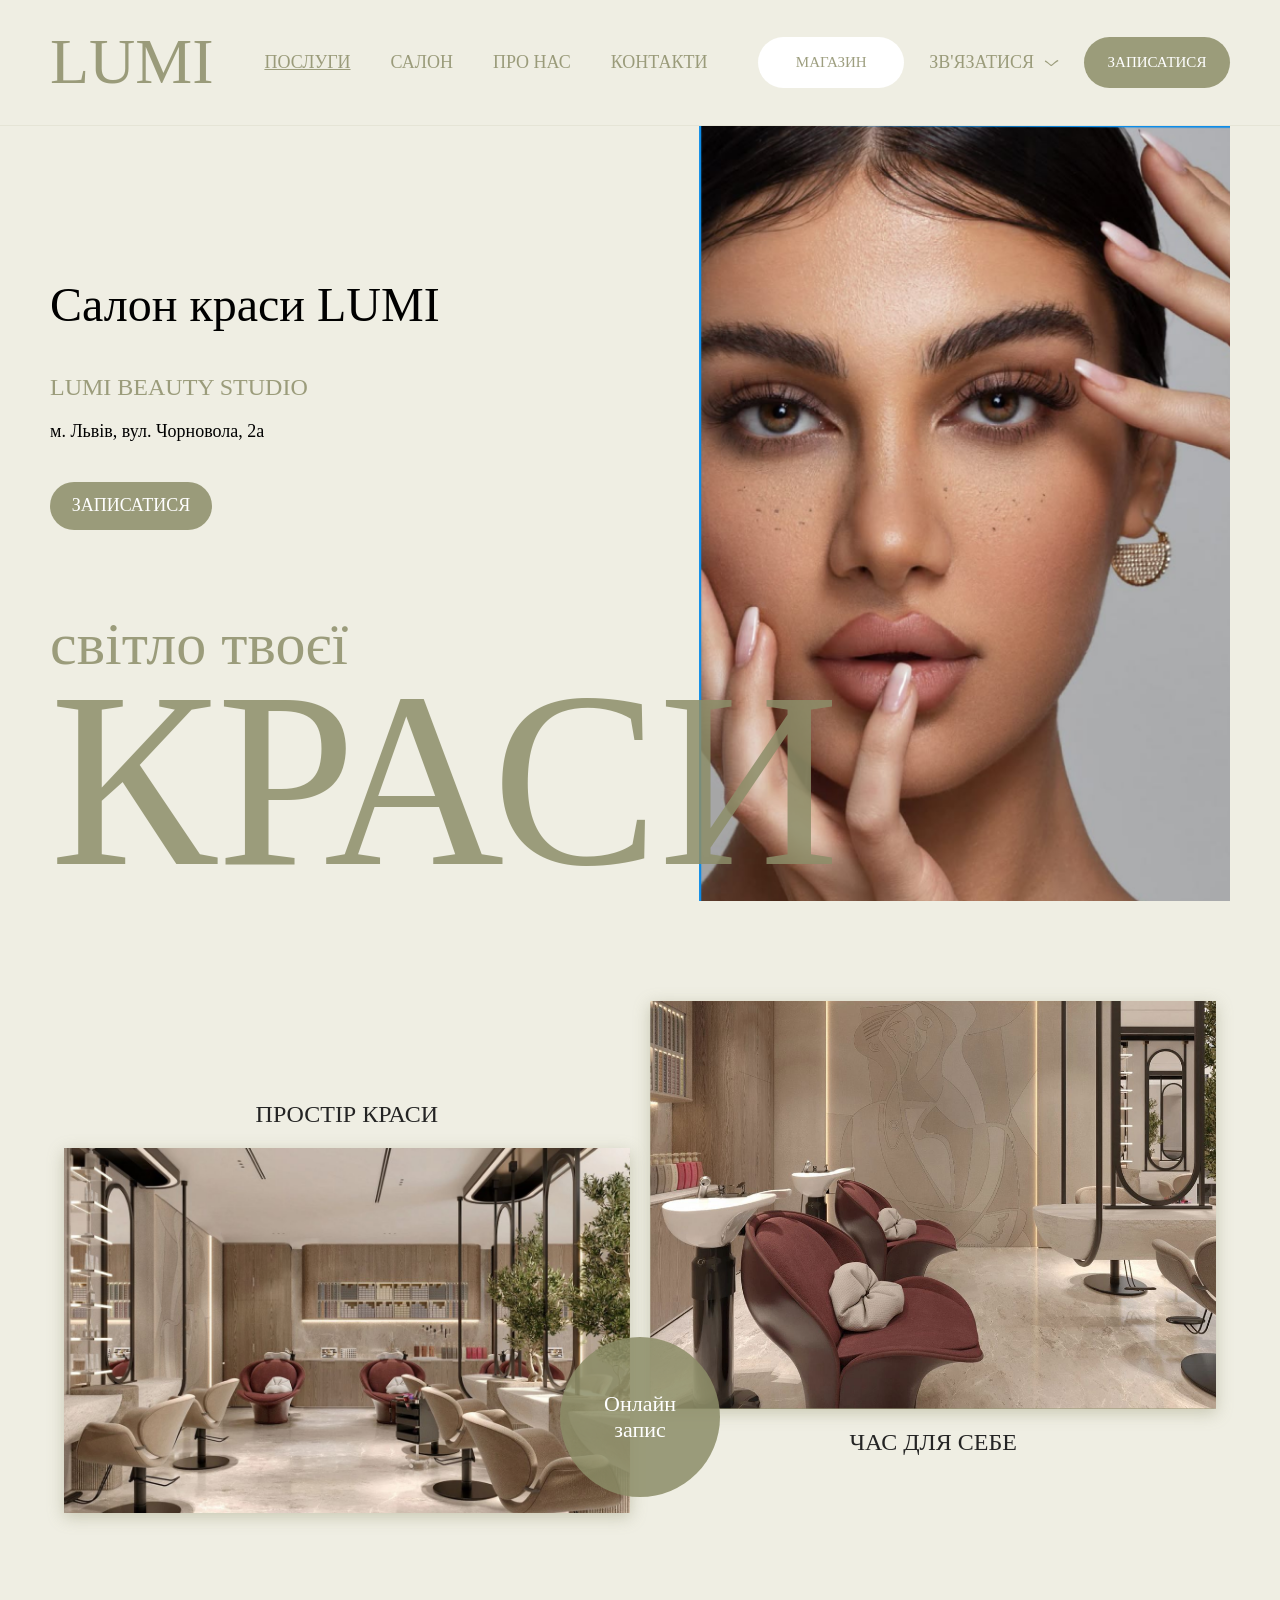
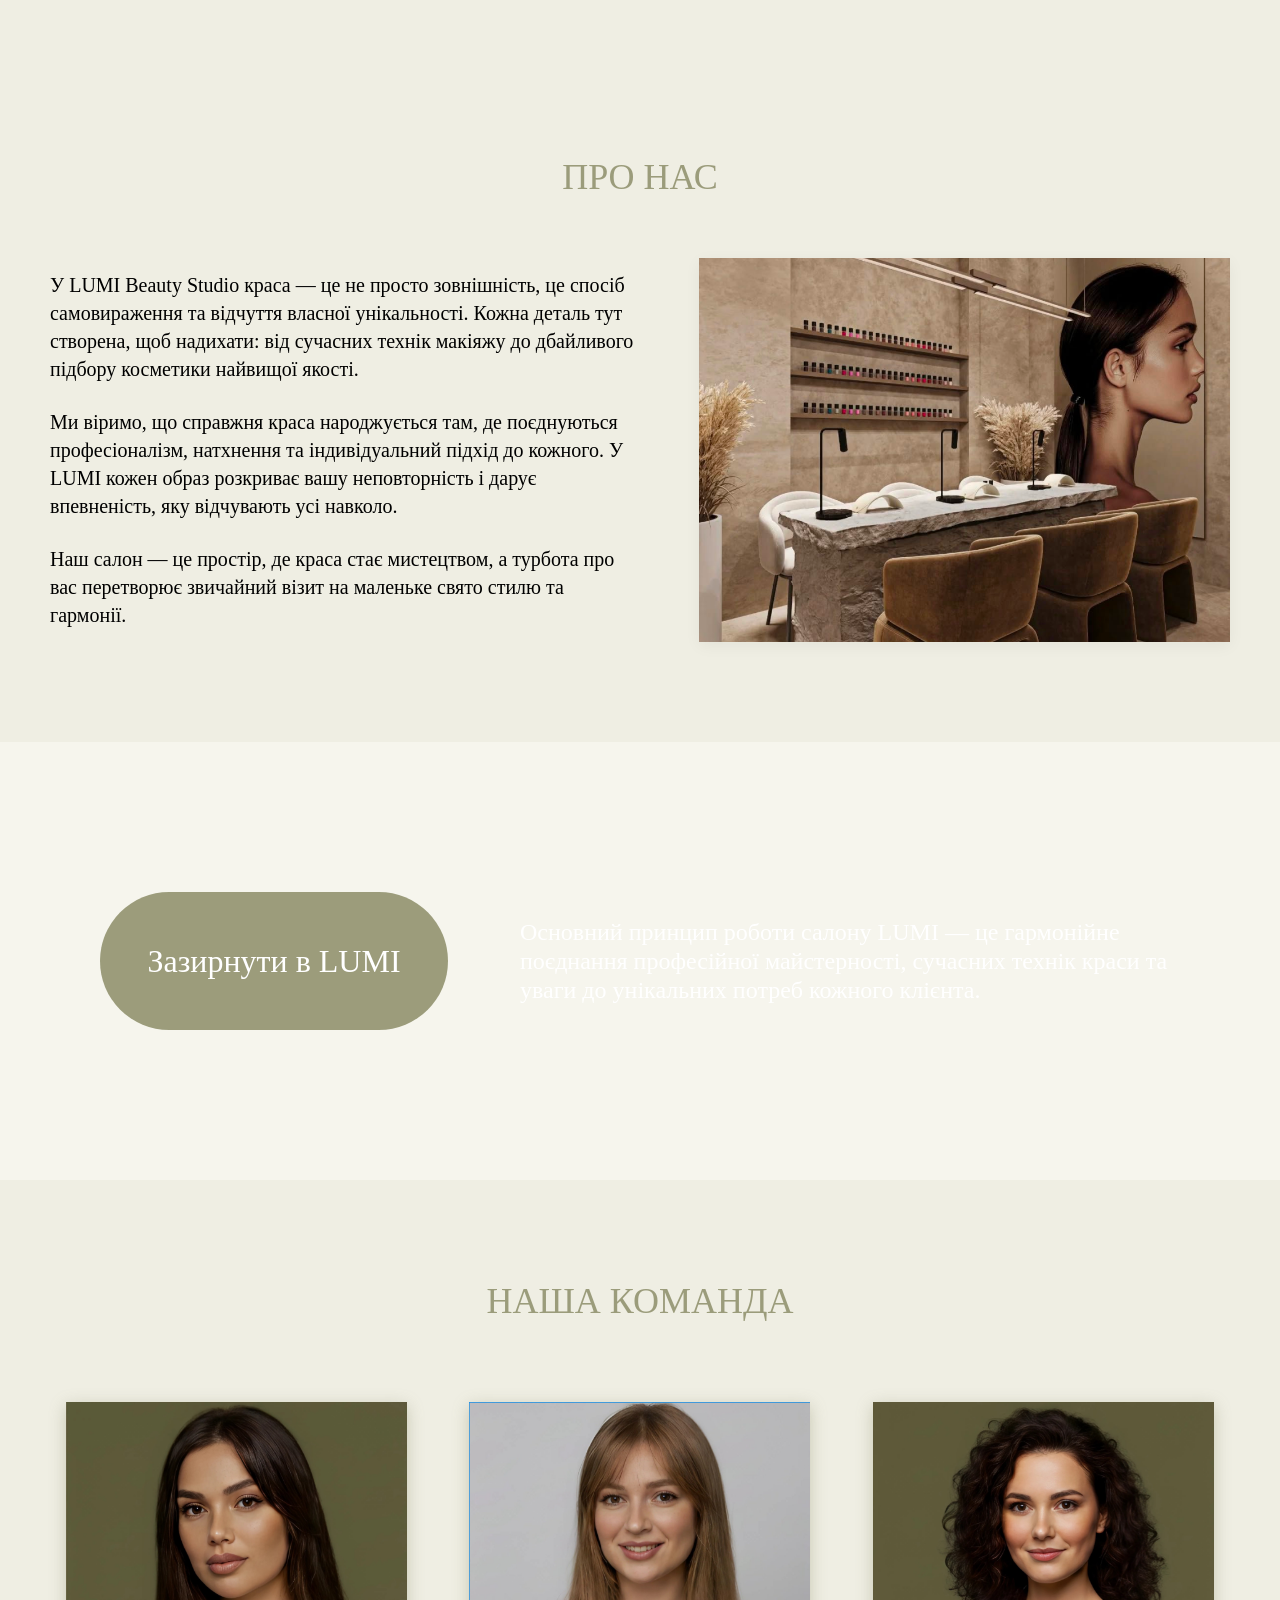
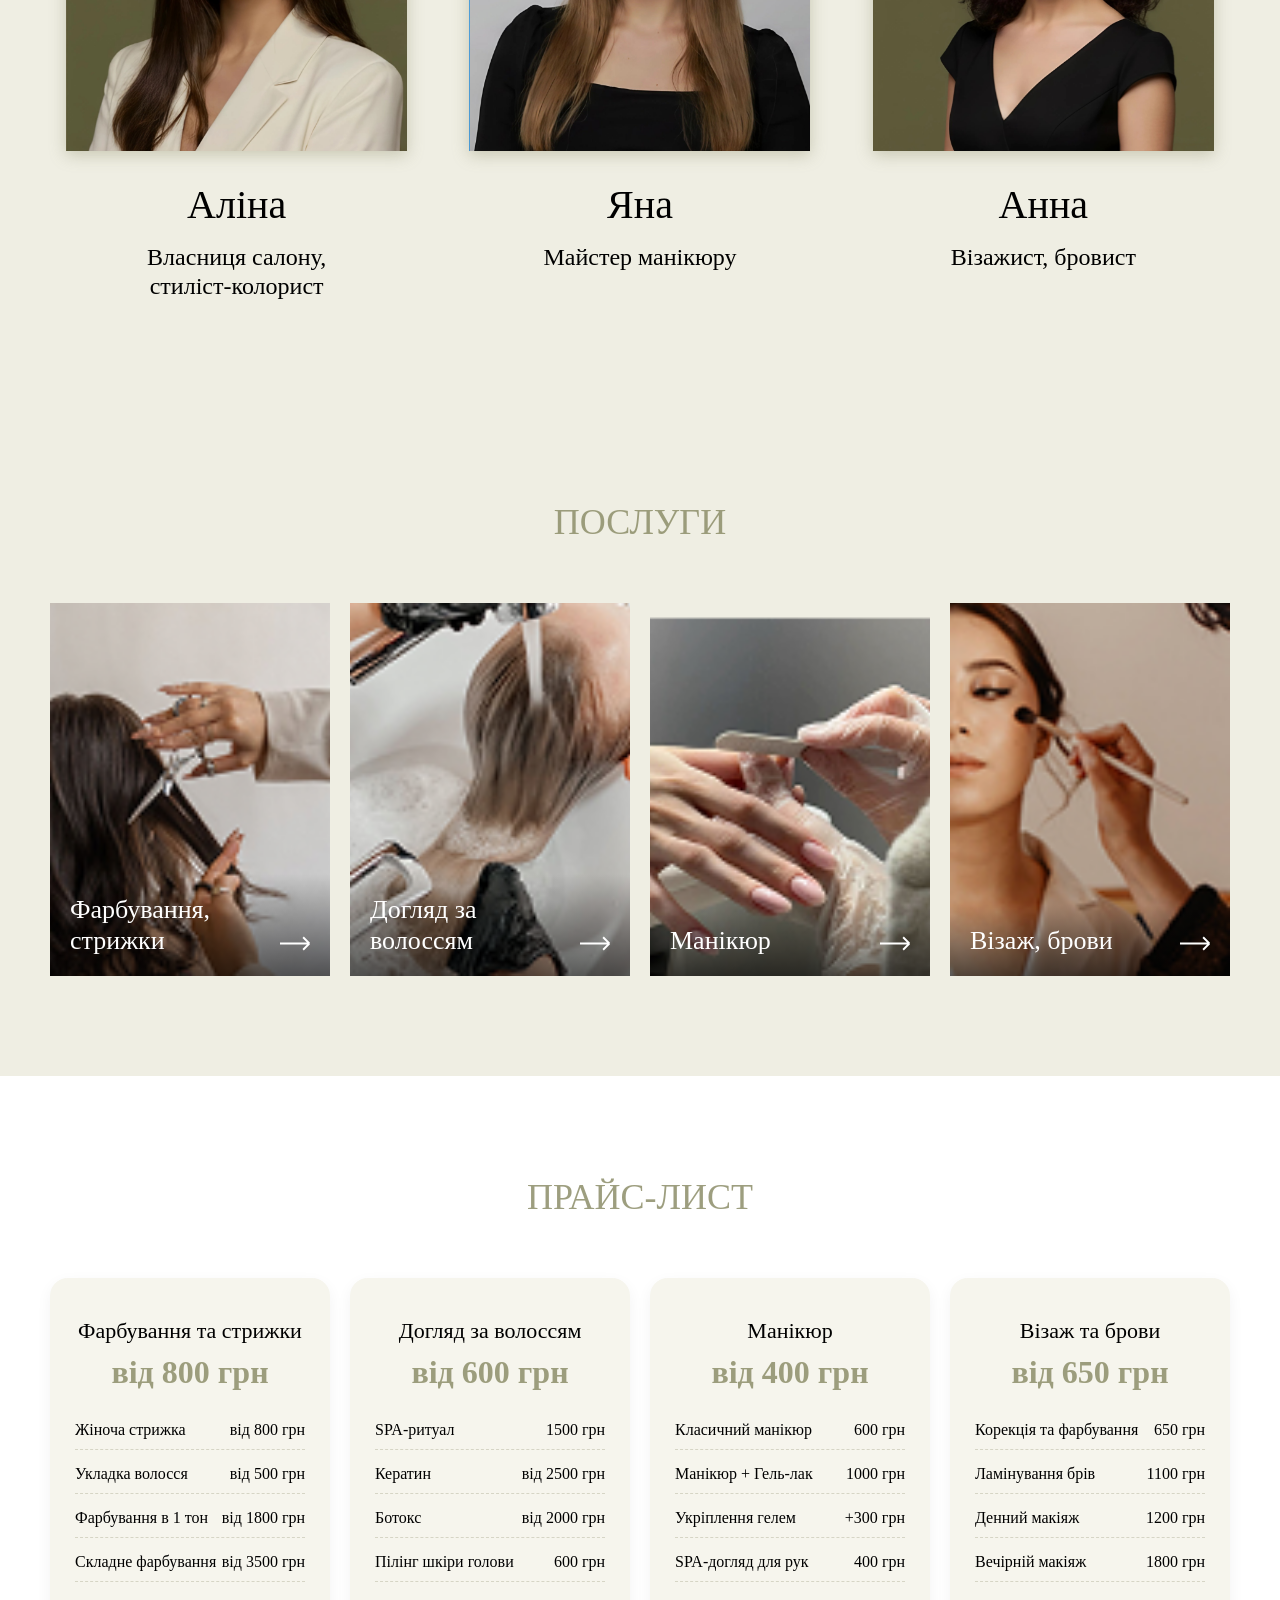
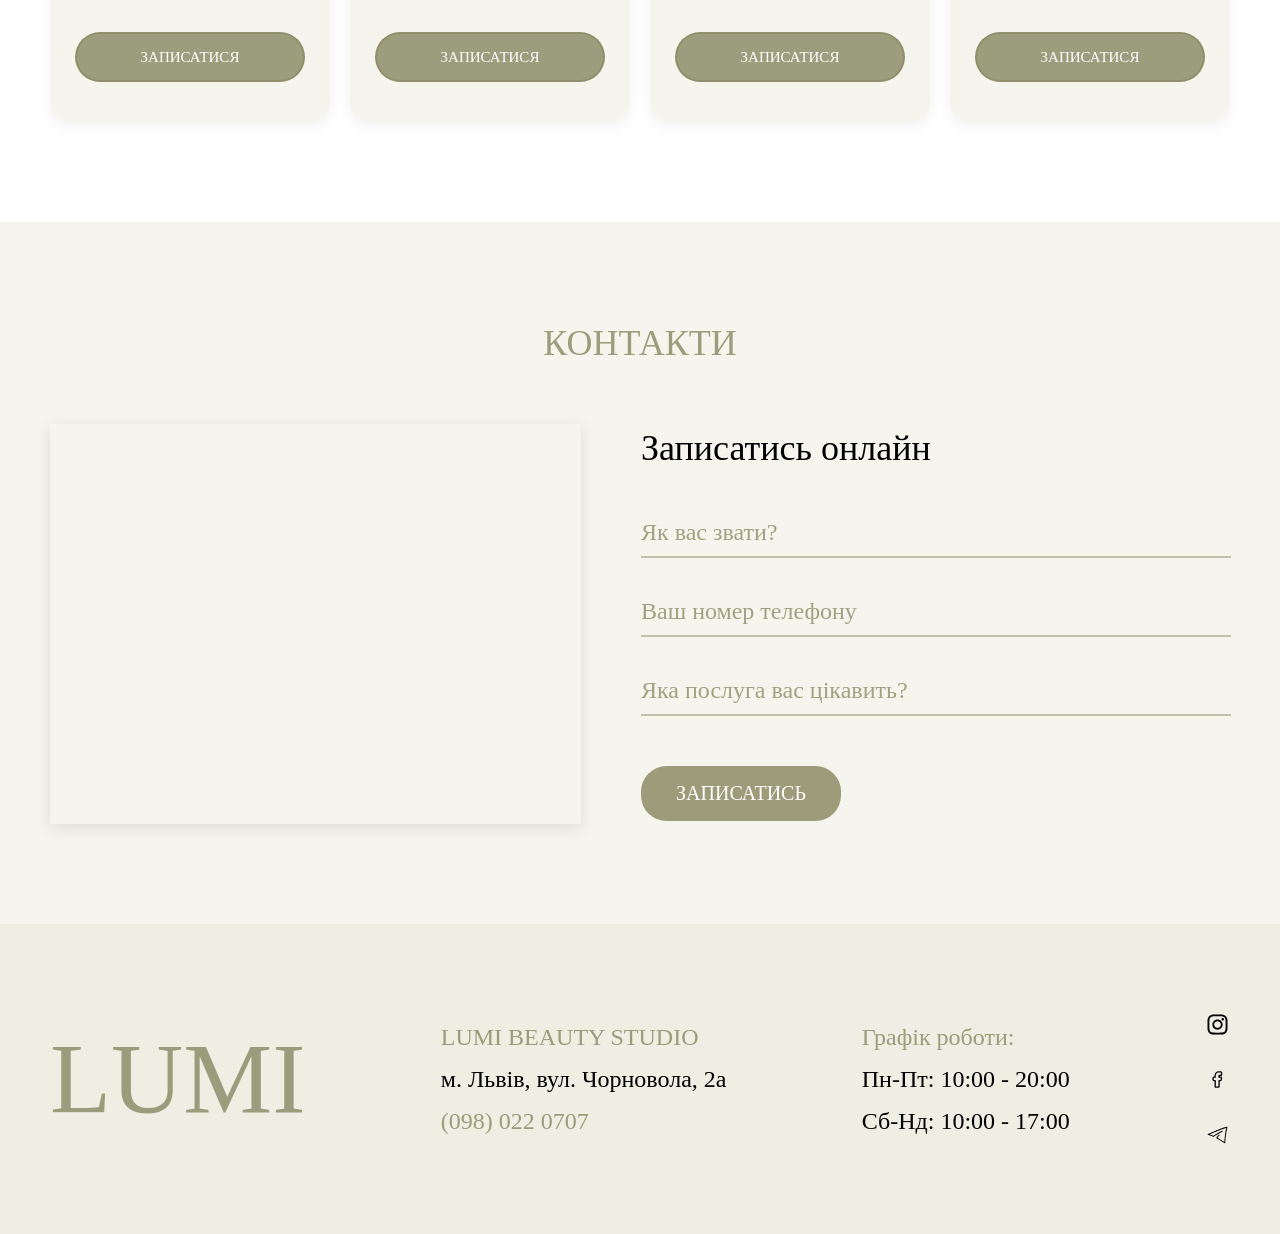
==== commit 24e328e1: "Update index.html" ====
--- a/index.html
+++ b/index.html
@@ -137,7 +137,7 @@
             <div class="principle-container">
 
                 <video autoplay muted loop playsinline class="bg-video">
-                    <source src="assets/0_Hair_Salon_Haircut_3840x2160.mp4" type="video/mp4">
+                    <source src="assets/hair-salon.mp4" type="video/mp4">
                 </video>
 
                 <a href="#" class="principle-btn">Зазирнути в LUMI</a>
